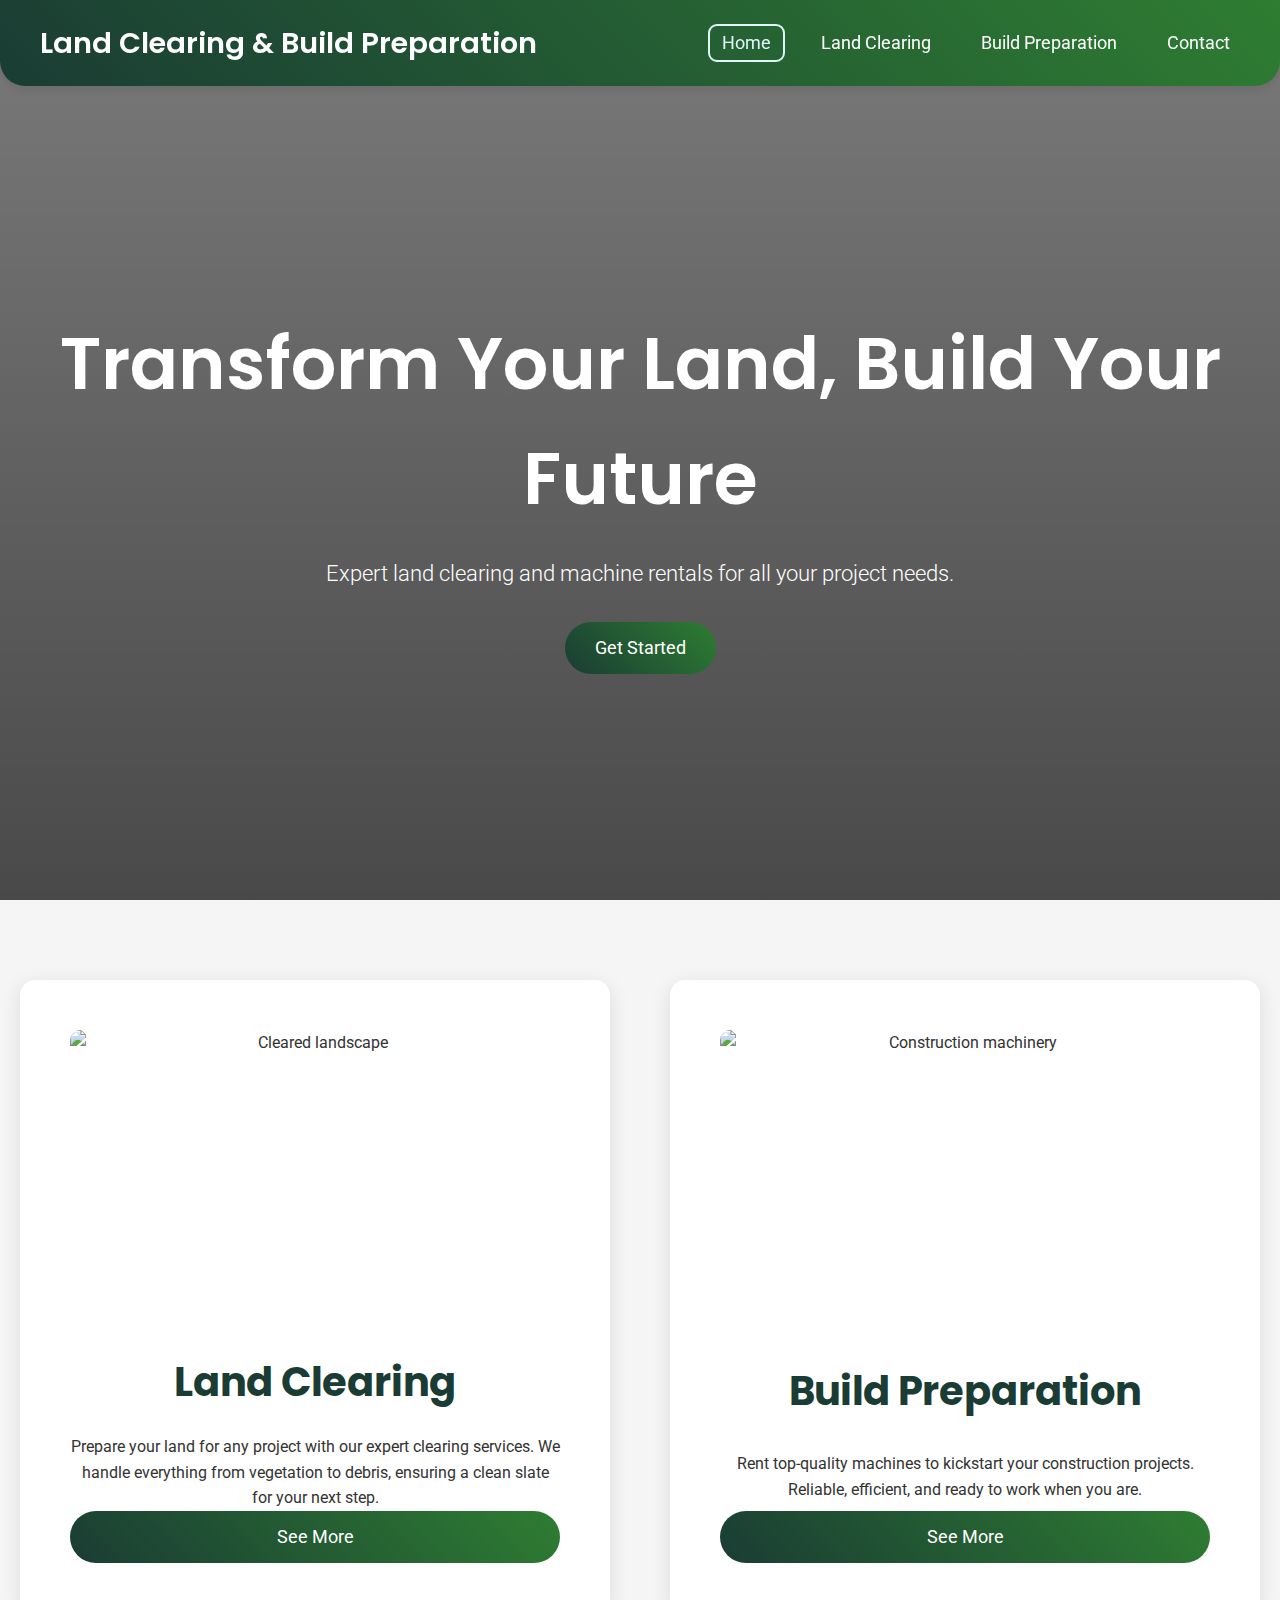
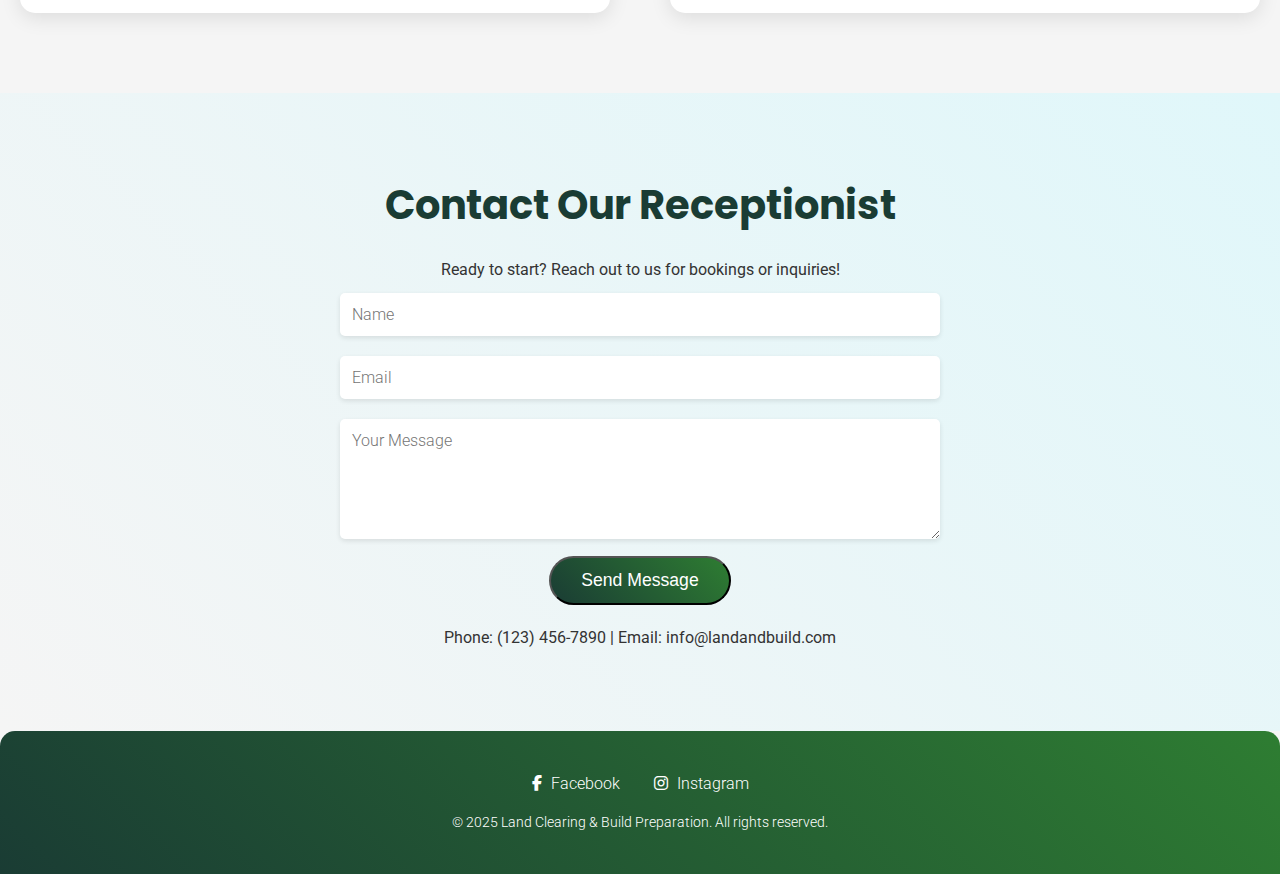
==== index.html @ 6d3df634 "Add files via upload" ====
<!DOCTYPE html>
<html lang="en">
<head>
    <meta charset="UTF-8">
    <meta name="viewport" content="width=device-width, initial-scale=1.0">
    <meta name="description" content="Expert land clearing and build preparation services. Rent top-quality machines for your construction projects.">
    <meta name="keywords" content="land clearing, build preparation, machine rental, construction services">
    <meta name="author" content="Land Clearing & Build Preparation">
    <title>Land Clearing & Build Preparation</title>
    <link rel="icon" type="image/png" href="favicon.png">
    <link rel="stylesheet" href="styles.css">
    <link href="https://fonts.googleapis.com/css2?family=Poppins:wght@300;400;600&family=Roboto:wght@300;400&display=swap" rel="stylesheet">
    <link rel="stylesheet" href="https://cdnjs.cloudflare.com/ajax/libs/font-awesome/6.4.0/css/all.min.css">
</head>
<body>
    <!-- Header -->
    <header>
        <nav>
            <div class="logo">Land Clearing & Build Preparation</div>
            <div class="menu-toggle" onclick="toggleMenu()">☰</div>
            <ul class="nav-menu">
                <li><a href="index.html" class="active">Home</a></li>
                <li><a href="land-clearing.html">Land Clearing</a></li>
                <li><a href="build-preparation.html">Build Preparation</a></li>
                <li><a href="#contact">Contact</a></li>
            </ul>
        </nav>
    </header>

    <!-- Hero Section -->
    <section id="home" class="hero">
        <div class="hero-content">
            <h1>Transform Your Land, Build Your Future</h1>
            <p>Expert land clearing and machine rentals for all your project needs.</p>
            <a href="#contact" class="cta-button">Get Started</a>
        </div>
    </section>

    <!-- Services Overview (Land Clearing and Build Preparation) -->
    <section class="services-container">
        <!-- Land Clearing Overview -->
        <div id="land-clearing" class="service-section">
            <div class="service-card">
                <img src="https://images.unsplash.com/photo-1500382017468-9049fed747ef?ixlib=rb-4.0.3&auto=format&fit=crop&w=800&q=80" alt="Cleared landscape" class="service-img" loading="lazy">
                <h2>Land Clearing</h2>
                <p>Prepare your land for any project with our expert clearing services. We handle everything from vegetation to debris, ensuring a clean slate for your next step.</p>
                <a href="land-clearing.html" class="cta-button">See More</a>
            </div>
        </div>

        <!-- Build Preparation Overview -->
        <div id="build-prep" class="service-section">
            <div class="service-card">
                <img src="https://images.unsplash.com/photo-1582639590011-f5f75c1f3de3?ixlib=rb-4.0.3&auto=format&fit=crop&w=800&q=80" alt="Construction machinery" class="service-img" loading="lazy">
                <h2>Build Preparation</h2>
                <p>Rent top-quality machines to kickstart your construction projects. Reliable, efficient, and ready to work when you are.</p>
                <a href="build-preparation.html" class="cta-button">See More</a>
            </div>
        </div>
    </section>

    <!-- Contact Section -->
    <section id="contact" class="contact-section">
        <h2>Contact Our Receptionist</h2>
        <p>Ready to start? Reach out to us for bookings or inquiries!</p>
        <form id="contact-form">
            <input type="text" id="name" name="name" placeholder="Name" required>
            <input type="email" id="email" name="email" placeholder="Email" required>
            <textarea id="message" name="message" placeholder="Your Message" required></textarea>
            <button type="submit" class="cta-button">Send Message</button>
        </form>
        <div id="form-message"></div>
        <p>Phone: (123) 456-7890 | Email: info@landandbuild.com</p>
    </section>

    <!-- Footer -->
    <footer>
        <div class="footer-content">
            <div class="footer-social">
                <a href="#"><i class="fab fa-facebook-f"></i> Facebook</a>
                <a href="#"><i class="fab fa-instagram"></i> Instagram</a>
            </div>
            <p>© 2025 Land Clearing & Build Preparation. All rights reserved.</p>
        </div>
    </footer>

    <script src="scripts.js"></script>
</body>
</html>
---- styles.css ----
/* Reset and General Styles */
* {
    margin: 0;
    padding: 0;
    box-sizing: border-box;
}

body {
    font-family: 'Roboto', sans-serif;
    line-height: 1.6;
    color: #333;
    background: #f5f5f5;
    min-height: 100vh;
    display: flex;
    flex-direction: column;
    transition: background 0.5s ease, color 0.5s ease;
}

/* Dark Mode */
body.dark-mode {
    background: #1a1a1a;
    color: #e0e0e0;
}

body.dark-mode .service-card,
body.dark-mode .info-card,
body.dark-mode .popup-content {
    background: #2c2c2c;
    box-shadow: 0 5px 20px rgba(255, 255, 255, 0.05);
}

body.dark-mode .contact-section {
    background: linear-gradient(45deg, #2c2c2c, #3a3a3a);
}

/* Dark Mode Toggle */
.dark-mode-toggle {
    position: fixed;
    top: 80px;
    right: 20px;
    z-index: 20;
}

#dark-mode-btn {
    background: rgba(255, 255, 255, 0.8);
    border: none;
    font-size: 1.5rem;
    padding: 5px 10px;
    border-radius: 50%;
    cursor: pointer;
    color: #333;
    transition: color 0.3s, transform 0.3s;
}

#dark-mode-btn:hover {
    transform: scale(1.1);
}

body.dark-mode #dark-mode-btn {
    background: rgba(0, 0, 0, 0.8);
    color: #e0e0e0;
}

/* Animations */
.fade-in {
    opacity: 0;
    animation: fadeIn 1s ease forwards;
}

@keyframes fadeIn {
    from { opacity: 0; transform: translateY(20px); }
    to { opacity: 1; transform: translateY(0); }
}

/* Navigation */
nav {
    display: flex;
    justify-content: space-between;
    align-items: center;
    padding: 20px 40px;
    background: linear-gradient(45deg, #1a3c34, #2e7d32);
    color: white;
    position: fixed;
    width: 100%;
    top: 0;
    z-index: 10;
    box-shadow: 0 2px 10px rgba(0, 0, 0, 0.1);
    border-bottom-left-radius: 25px;
    border-bottom-right-radius: 25px;
}

.logo {
    font-family: 'Poppins', sans-serif;
    font-size: 1.8rem;
    font-weight: 600;
}

.nav-menu {
    display: flex;
    list-style: none;
}

.nav-menu li {
    margin-left: 30px;
}

.nav-menu li a {
    color: white;
    text-decoration: none;
    font-size: 1.1rem;
    padding: 5px 10px;
    border-radius: 5px;
    transition: color 0.3s, transform 0.3s, outline 0.3s, background 0.3s;
}

/* Resaltar sección activa en escritorio */
.nav-menu li a.active {
    color: #e0f7fa;
    transform: scale(1.05);
}

@media (min-width: 769px) {
    .nav-menu li a.active {
        outline: 2px solid #e0f7fa;
        outline-offset: 2px;
    }
}

.nav-menu li a:hover {
    color: #e0f7fa;
    transform: scale(1.05);
}

.menu-toggle {
    display: none;
    font-size: 2rem;
    cursor: pointer;
    color: white;
    transition: transform 0.3s;
}

.menu-toggle:hover {
    transform: rotate(90deg);
}

/* Hero Section */
.hero {
    height: 100vh;
    background: linear-gradient(to bottom, rgba(0, 0, 0, 0.5), rgba(0, 0, 0, 0.7)), 
                url('https://images.unsplash.com/photo-1500382017468-9049fed747ef?ixlib=rb-4.0.3&auto=format&fit=crop&w=1920&q=80') no-repeat center/cover;
    display: flex;
    align-items: center;
    justify-content: center;
    text-align: center;
    color: white;
    padding-top: 80px;
}

.hero-content h1 {
    font-family: 'Poppins', sans-serif;
    font-size: 4.5rem;
    font-weight: 600;
    margin-bottom: 20px;
}

.hero-content p {
    font-family: 'Roboto', sans-serif;
    font-size: 1.4rem;
    font-weight: 300;
    margin-bottom: 30px;
}

/* Page Header */
.page-header {
    height: 60vh;
    background: linear-gradient(to bottom, rgba(0, 0, 0, 0.5), rgba(0, 0, 0, 0.7)), 
                url('https://images.unsplash.com/photo-1600585154340-be6161a56a0c?ixlib=rb-4.0.3&auto=format&fit=crop&w=1920&q=80') no-repeat center/cover;
    display: flex;
    align-items: center;
    justify-content: center;
    text-align: center;
    color: white;
    padding-top: 80px;
}

.page-header .header-content h1 {
    font-family: 'Poppins', sans-serif;
    font-size: 3.5rem;
    font-weight: 600;
    margin-bottom: 15px;
}

.page-header .header-content p {
    font-family: 'Roboto', sans-serif;
    font-size: 1.3rem;
    font-weight: 300;
}

/* Services Container (for Land Clearing and Build Preparation) */
.services-container {
    display: grid;
    grid-template-columns: repeat(auto-fit, minmax(400px, 1fr));
    gap: 60px;
    padding: 80px 20px;
    max-width: 1400px;
    margin: 0 auto;
}

/* Service Sections */
.service-section {
    text-align: center;
}

.service-card {
    background: white;
    padding: 50px;
    border-radius: 15px;
    box-shadow: 0 5px 20px rgba(0, 0, 0, 0.1);
    transition: transform 0.3s;
    height: 100%;
    display: flex;
    flex-direction: column;
    justify-content: space-between;
}

.service-card:hover {
    transform: translateY(-10px);
}

body.dark-mode .service-card h2 {
    color: #2e7d32;
}

.service-card h2 {
    font-family: 'Poppins', sans-serif;
    font-size: 2.5rem;
    margin-bottom: 20px;
    color: #1a3c34;
}

.service-img {
    width: 100%;
    max-width: 600px;
    height: 300px;
    object-fit: cover;
    border-radius: 10px;
    margin-bottom: 20px;
    transition: transform 0.3s;
}

.service-img:hover {
    transform: scale(1.05);
}

/* Content Section */
.content-section {
    padding: 80px 20px;
    text-align: center;
}

.content-wrapper {
    max-width: 1200px;
    margin: 0 auto;
}

.content-wrapper h2 {
    font-family: 'Poppins', sans-serif;
    font-size: 2.5rem;
    color: #1a3c34;
    margin-bottom: 40px;
}

body.dark-mode .content-wrapper h2 {
    color: #2e7d32;
}

/* Info Grid */
.info-grid {
    display: grid;
    grid-template-columns: repeat(auto-fit, minmax(300px, 1fr));
    gap: 30px;
    margin-bottom: 40px;
}

.info-card {
    background: white;
    border-radius: 15px;
    box-shadow: 0 5px 20px rgba(0, 0, 0, 0.1);
    padding: 20px;
    text-align: center;
    transition: transform 0.3s, box-shadow 0.3s;
}

.info-card:hover {
    transform: translateY(-10px);
    box-shadow: 0 10px 30px rgba(0, 0, 0, 0.15);
}

.info-card img {
    width: 100%;
    height: 200px;
    object-fit: cover;
    border-radius: 10px;
    margin-bottom: 15px;
    transition: transform 0.3s;
}

.info-card img:hover {
    transform: scale(1.05);
}

.info-card h3 {
    font-family: 'Poppins', sans-serif;
    font-size: 1.5rem;
    color: #2e7d32;
    margin-bottom: 10px;
}

.info-card p {
    font-family: 'Roboto', sans-serif;
    font-size: 1rem;
    font-weight: 300;
    color: #555;
    margin-bottom: 15px;
}

body.dark-mode .info-card p {
    color: #ccc;
}

.card-button {
    display: inline-block;
    padding: 10px 20px;
    background: linear-gradient(45deg, #1a3c34, #2e7d32);
    color: white;
    text-decoration: none;
    border-radius: 25px;
    font-size: 1rem;
    border: none;
    cursor: pointer;
    transition: background 0.3s, transform 0.3s, box-shadow 0.3s;
}

.card-button:hover {
    background: linear-gradient(45deg, #123029, #1b5e20);
    transform: scale(1.05);
    box-shadow: 0 8px 20px rgba(0, 0, 0, 0.3);
}

/* Additional Info */
.additional-info {
    margin: 40px 0;
    text-align: left;
    max-width: 600px;
    margin-left: auto;
    margin-right: auto;
}

.additional-info h3 {
    font-family: 'Poppins', sans-serif;
    font-size: 1.8rem;
    color: #1a3c34;
    margin-bottom: 15px;
}

body.dark-mode .additional-info h3 {
    color: #2e7d32;
}

.additional-info ul {
    list-style: none;
}

.additional-info ul li {
    font-family: 'Roboto', sans-serif;
    font-size: 1rem;
    font-weight: 300;
    margin-bottom: 10px;
    position: relative;
    padding-left: 30px;
}

body.dark-mode .additional-info ul li {
    color: #ccc;
}

.additional-info ul li:before {
    content: "\f058"; /* Ícono de check-circle de Font Awesome */
    font-family: "Font Awesome 5 Free";
    font-weight: 900;
    color: #2e7d32;
    position: absolute;
    left: 0;
    font-size: 1.2rem;
}

/* Contact Section */
.contact-section {
    padding: 80px 20px;
    text-align: center;
    background: linear-gradient(45deg, #f5f5f5, #e0f7fa);
}

.contact-section h2 {
    font-family: 'Poppins', sans-serif;
    font-size: 2.5rem;
    margin-bottom: 20px;
    color: #1a3c34;
}

body.dark-mode .contact-section h2 {
    color: #2e7d32;
}

form {
    max-width: 600px;
    margin: 0 auto 20px;
}

form input, form textarea {
    width: 100%;
    padding: 12px;
    margin: 10px 0;
    border: none;
    border-radius: 5px;
    box-shadow: 0 2px 5px rgba(0, 0, 0, 0.1);
    font-family: 'Roboto', sans-serif;
    font-size: 1rem;
    font-weight: 300;
    background: #fff;
    transition: box-shadow 0.3s;
}

form input:focus, form textarea:focus {
    box-shadow: 0 4px 10px rgba(0, 0, 0, 0.2);
    outline: none;
}

body.dark-mode form input, body.dark-mode form textarea {
    background: #3a3a3a;
    color: #e0e0e0;
}

form textarea {
    height: 120px;
}

/* CTA Button */
.cta-button {
    display: inline-block;
    padding: 12px 30px;
    background: linear-gradient(45deg, #1a3c34, #2e7d32);
    color: white;
    text-decoration: none;
    border-radius: 50px;
    font-size: 1.1rem;
    transition: transform 0.3s, box-shadow 0.3s, background 0.3s;
}

.cta-button:hover {
    transform: translateY(-3px);
    box-shadow: 0 8px 20px rgba(0, 0, 0, 0.3);
    background: linear-gradient(45deg, #123029, #1b5e20);
}

/* Popup Styles */
.popup {
    display: none;
    position: fixed;
    top: 0;
    left: 0;
    width: 100%;
    height: 100%;
    background: rgba(0, 0, 0, 0.7);
    z-index: 100;
    justify-content: center;
    align-items: center;
}

.popup-content {
    background: white;
    padding: 40px;
    border-radius: 15px;
    max-width: 900px;
    width: 90%;
    max-height: 90vh;
    overflow-y: auto;
    text-align: center;
    position: relative;
    animation: popupIn 0.3s ease;
}

@keyframes popupIn {
    from { transform: scale(0.9); opacity: 0; }
    to { transform: scale(1); opacity: 1; }
}

.popup-content h3 {
    font-family: 'Poppins', sans-serif;
    font-size: 2rem;
    color: #1a3c34;
    margin-bottom: 20px;
}

body.dark-mode .popup-content h3 {
    color: #2e7d32;
}

/* Carousel Styles */
.carousel {
    position: relative;
    width: 100%;
    max-width: 600px;
    margin: 0 auto 30px;
}

.carousel-images {
    position: relative;
    width: 100%;
    height: 350px;
    overflow: hidden;
    border-radius: 10px;
}

.carousel-img {
    display: none;
    width: 100%;
    height: 100%;
    object-fit: cover;
    border-radius: 10px;
    transition: opacity 0.5s ease;
    cursor: pointer; /* Indica que la imagen es clickable */
}

.carousel-img.active {
    display: block;
    opacity: 1;
}

.carousel-btn {
    position: absolute;
    top: 50%;
    transform: translateY(-50%);
    background: rgba(0, 0, 0, 0.5);
    color: white;
    border: none;
    padding: 10px;
    cursor: pointer;
    font-size: 1.5rem;
    transition: background 0.3s;
}

.carousel-btn:hover {
    background: rgba(0, 0, 0, 0.8);
}

.carousel-btn.prev {
    left: 10px;
}

.carousel-btn.next {
    right: 10px;
}

/* Image Viewer Styles */
.image-viewer {
    display: none;
    position: fixed;
    top: 0;
    left: 0;
    width: 100%;
    height: 100%;
    background: rgba(0, 0, 0, 0.9);
    z-index: 200;
    justify-content: center;
    align-items: center;
}

.image-viewer.active {
    display: flex;
}

.enlarged-img {
    max-width: 90%;
    max-height: 90%;
    object-fit: contain;
}

.close-viewer {
    position: absolute;
    top: 20px;
    right: 20px;
    font-size: 2.5rem;
    color: white;
    cursor: pointer;
    transition: color 0.3s, transform 0.3s;
}

.close-viewer:hover {
    color: #2e7d32;
    transform: rotate(90deg);
}

/* Machine Info */
.machine-info {
    text-align: left;
    max-width: 600px;
    margin: 0 auto;
}

.machine-info h4 {
    font-family: 'Poppins', sans-serif;
    font-size: 1.5rem;
    color: #2e7d32;
    margin-bottom: 10px;
    margin-top: 20px;
}

body.dark-mode .machine-info h4 {
    color: #4caf50;
}

.machine-info p {
    font-family: 'Roboto', sans-serif;
    font-size: 1rem;
    font-weight: 300;
    color: #555;
    margin-bottom: 8px;
}

body.dark-mode .machine-info p {
    color: #ccc;
}

.close-btn {
    position: absolute;
    top: 15px;
    right: 15px;
    font-size: 2rem;
    color: #333;
    cursor: pointer;
    transition: color 0.3s, transform 0.3s;
}

body.dark-mode .close-btn {
    color: #e0e0e0;
}

.close-btn:hover {
    color: #2e7d32;
    transform: rotate(90deg);
}

/* Footer */
footer {
    padding: 20px;
    background: linear-gradient(45deg, #1a3c34, #2e7d32);
    color: white;
    border-top-left-radius: 15px;
    border-top-right-radius: 15px;
    margin-top: auto;
}

.footer-content {
    max-width: 1200px;
    margin: 0 auto;
    padding: 20px;
    text-align: center;
}

.footer-social {
    margin-bottom: 15px;
}

.footer-social a {
    color: white;
    text-decoration: none;
    margin: 0 15px;
    font-family: 'Roboto', sans-serif;
    font-size: 1rem;
    font-weight: 300;
    transition: color 0.3s;
}

.footer-social a i {
    margin-right: 5px;
}

.footer-social a:hover {
    color: #e0f7fa;
}

footer p {
    font-family: 'Roboto', sans-serif;
    font-size: 0.9rem;
    font-weight: 300;
}

/* Responsive Design */
@media (max-width: 768px) {
    nav {
        padding: 15px 20px;
        border-bottom-left-radius: 30px;
        border-bottom-right-radius: 30px;
    }

    .logo {
        font-size: 1.5rem;
    }

    .menu-toggle {
        display: block;
    }

    .nav-menu {
        display: flex;
        flex-direction: column;
        position: absolute;
        top: 100%;
        left: 0;
        width: 100%;
        background: linear-gradient(45deg, #1a3c34, #2e7d32);
        padding: 20px 0;
        border-bottom-left-radius: 30px;
        border-bottom-right-radius: 30px;
        text-align: center;
        transform: translateY(-100%);
        opacity: 0;
        visibility: hidden;
        transition: transform 0.4s ease, opacity 0.3s ease;
    }

    .nav-menu.active {
        transform: translateY(0);
        opacity: 1;
        visibility: visible;
    }

    .nav-menu li {
        margin: 15px 0;
    }

    .nav-menu li a {
        font-size: 1.2rem;
        padding: 10px 20px;
        position: relative;
    }

    /* Resaltar sección activa en móvil */
    .nav-menu li a.active {
        background: rgba(255, 255, 255, 0.2);
        border-radius: 5px;
        color: #e0f7fa;
    }

    .nav-menu li a.active::after {
        content: '';
        position: absolute;
        bottom: 5px;
        left: 50%;
        transform: translateX(-50%);
        width: 30px;
        height: 2px;
        background: #e0f7fa;
        border-radius: 2px;
    }

    /* Ajustar el contenedor de servicios para móvil */
    .services-container {
        grid-template-columns: 1fr;
        padding: 40px 20px;
    }

    .hero-content h1 {
        font-size: 2.5rem;
    }

    .hero-content p {
        font-size: 1.1rem;
    }

    .page-header .header-content h1 {
        font-size: 2.5rem;
    }

    .page-header .header-content p {
        font-size: 1.1rem;
    }

    .service-card h2, .content-wrapper h2, .contact-section h2 {
        font-size: 1.8rem;
    }

    .info-grid {
        grid-template-columns: 1fr;
    }

    .popup-content {
        padding: 20px;
        max-width: 90%;
    }

    .carousel-images {
        height: 250px;
    }

    .carousel-btn {
        font-size: 1.2rem;
        padding: 8px;
    }

    .close-viewer {
        top: 10px;
        right: 10px;
        font-size: 2rem;
    }

    .dark-mode-toggle {
        top: 70px;
    }
}
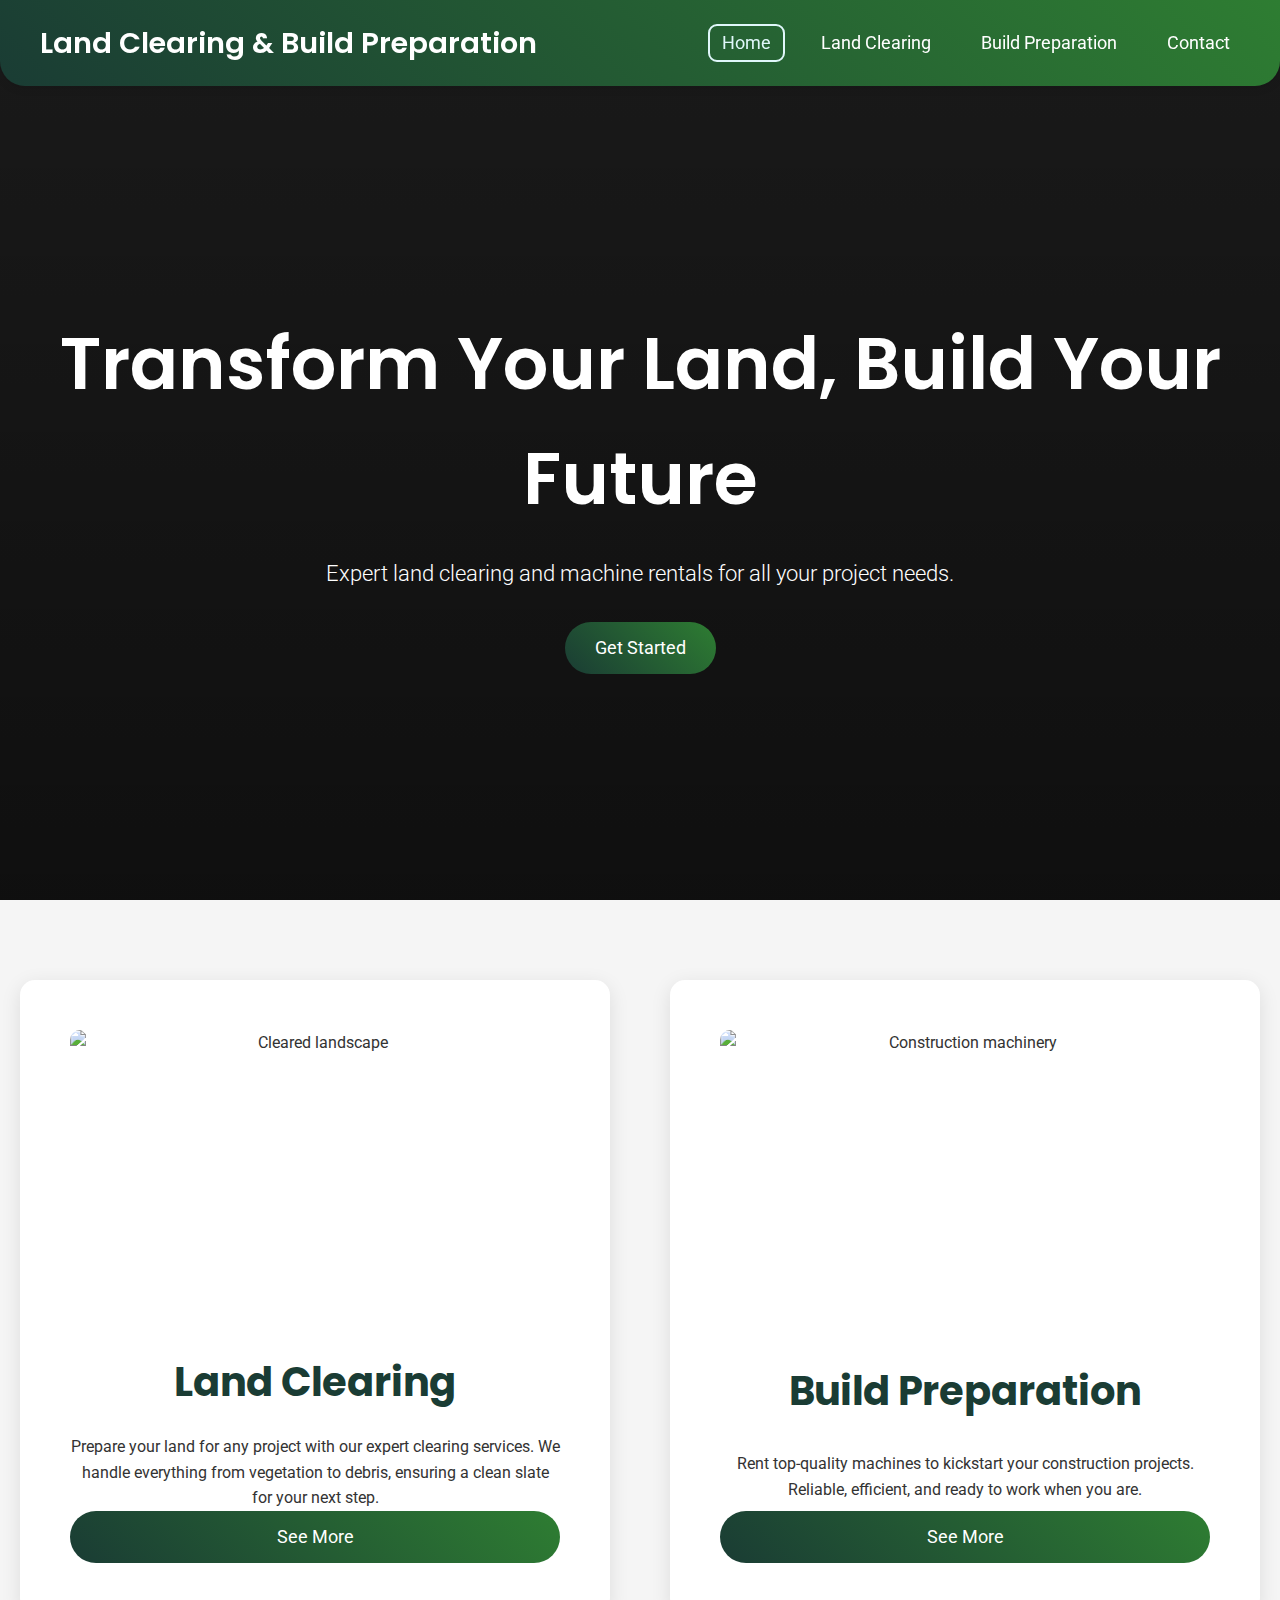
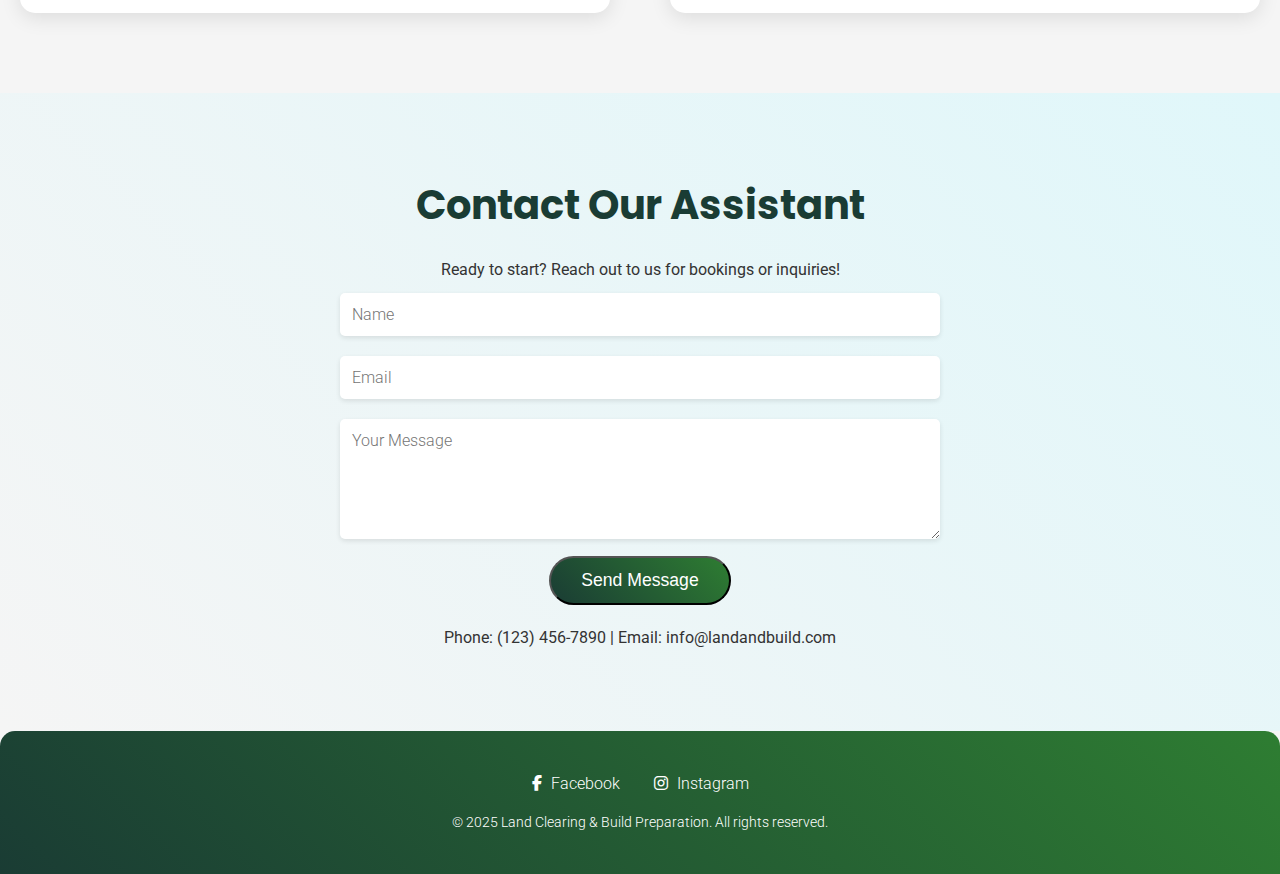
==== commit c3522806: "Add files via upload" ====
--- a/index.html
+++ b/index.html
@@ -41,7 +41,7 @@
         <!-- Land Clearing Overview -->
         <div id="land-clearing" class="service-section">
             <div class="service-card">
-                <img src="https://images.unsplash.com/photo-1500382017468-9049fed747ef?ixlib=rb-4.0.3&auto=format&fit=crop&w=800&q=80" alt="Cleared landscape" class="service-img" loading="lazy">
+                <img src="https://kgwcorp.com/wp-content/uploads/2023/05/KGW-Clearing-and-Haul-off-in-the-Groves-%E2%80%A2-Residential-2.jpg" alt="Cleared landscape" class="service-img" loading="lazy">
                 <h2>Land Clearing</h2>
                 <p>Prepare your land for any project with our expert clearing services. We handle everything from vegetation to debris, ensuring a clean slate for your next step.</p>
                 <a href="land-clearing.html" class="cta-button">See More</a>
@@ -51,7 +51,7 @@
         <!-- Build Preparation Overview -->
         <div id="build-prep" class="service-section">
             <div class="service-card">
-                <img src="https://images.unsplash.com/photo-1582639590011-f5f75c1f3de3?ixlib=rb-4.0.3&auto=format&fit=crop&w=800&q=80" alt="Construction machinery" class="service-img" loading="lazy">
+                <img src="https://www.asanduff.com/wp-content/uploads/2019/05/site-preparation.jpg" alt="Construction machinery" class="service-img" loading="lazy">
                 <h2>Build Preparation</h2>
                 <p>Rent top-quality machines to kickstart your construction projects. Reliable, efficient, and ready to work when you are.</p>
                 <a href="build-preparation.html" class="cta-button">See More</a>
@@ -61,7 +61,7 @@
 
     <!-- Contact Section -->
     <section id="contact" class="contact-section">
-        <h2>Contact Our Receptionist</h2>
+        <h2>Contact Our Assistant</h2>
         <p>Ready to start? Reach out to us for bookings or inquiries!</p>
         <form id="contact-form">
             <input type="text" id="name" name="name" placeholder="Name" required>
--- a/styles.css
+++ b/styles.css
@@ -143,11 +143,12 @@
     transform: rotate(90deg);
 }
 
-/* Hero Section */
+/* Hero Section (index.html) */
 .hero {
     height: 100vh;
     background: linear-gradient(to bottom, rgba(0, 0, 0, 0.5), rgba(0, 0, 0, 0.7)), 
-                url('https://images.unsplash.com/photo-1500382017468-9049fed747ef?ixlib=rb-4.0.3&auto=format&fit=crop&w=1920&q=80') no-repeat center/cover;
+                url('https://www.cclimpex.com.sg/wp-content/uploads/2018/04/home-slider-02.jpg') no-repeat center/cover;
+    background-color: #333; /* Color de respaldo si la imagen no carga */
     display: flex;
     align-items: center;
     justify-content: center;
@@ -155,6 +156,10 @@
     color: white;
     padding-top: 80px;
 }
+
+/* URL alternativa para .hero si la imagen no carga:
+   https://images.unsplash.com/photo-1500382017468-9049fed747ef?ixlib=rb-4.0.3&auto=format&fit=crop&w=1920&q=80
+*/
 
 .hero-content h1 {
     font-family: 'Poppins', sans-serif;
@@ -170,18 +175,39 @@
     margin-bottom: 30px;
 }
 
-/* Page Header */
+/* Page Header (land-clearing.html and build-preparation.html) */
 .page-header {
     height: 60vh;
-    background: linear-gradient(to bottom, rgba(0, 0, 0, 0.5), rgba(0, 0, 0, 0.7)), 
-                url('https://images.unsplash.com/photo-1600585154340-be6161a56a0c?ixlib=rb-4.0.3&auto=format&fit=crop&w=1920&q=80') no-repeat center/cover;
     display: flex;
     align-items: center;
     justify-content: center;
     text-align: center;
     color: white;
     padding-top: 80px;
-}
+    background-color: #444; /* Color de respaldo si la imagen no carga */
+}
+
+/* Banner específico para Land Clearing */
+.page-header.land-clearing {
+    background: linear-gradient(to bottom, rgba(0, 0, 0, 0.5), rgba(0, 0, 0, 0.7)), 
+                url('https://www.forestrymulchingpros.com/wp-content/uploads/2023/09/Land-Clearing-1.jpg') no-repeat center/cover;
+    background-color: #444; /* Color de respaldo si la imagen no carga */
+}
+
+/* URL alternativa para .page-header.land-clearing si la imagen no carga:
+   https://images.unsplash.com/photo-1500382017468-9049fed747ef?ixlib=rb-4.0.3&auto=format&fit=crop&w=1920&q=80
+*/
+
+/* Banner específico para Build Preparation */
+.page-header.build-preparation {
+    background: linear-gradient(to bottom, rgba(0, 0, 0, 0.5), rgba(0, 0, 0, 0.7)), 
+                url('https://www.asanduff.com/wp-content/uploads/2019/06/site-preparation-of-building-construction-project.jpg') no-repeat center/cover;
+    background-color: #444; /* Color de respaldo si la imagen no carga */
+}
+
+/* URL alternativa para .page-header.build-preparation si la imagen no carga:
+   https://images.unsplash.com/photo-1600585154340-be6161a56a0c?ixlib=rb-4.0.3&auto=format&fit=crop&w=1920&q=80
+*/
 
 .page-header .header-content h1 {
     font-family: 'Poppins', sans-serif;
